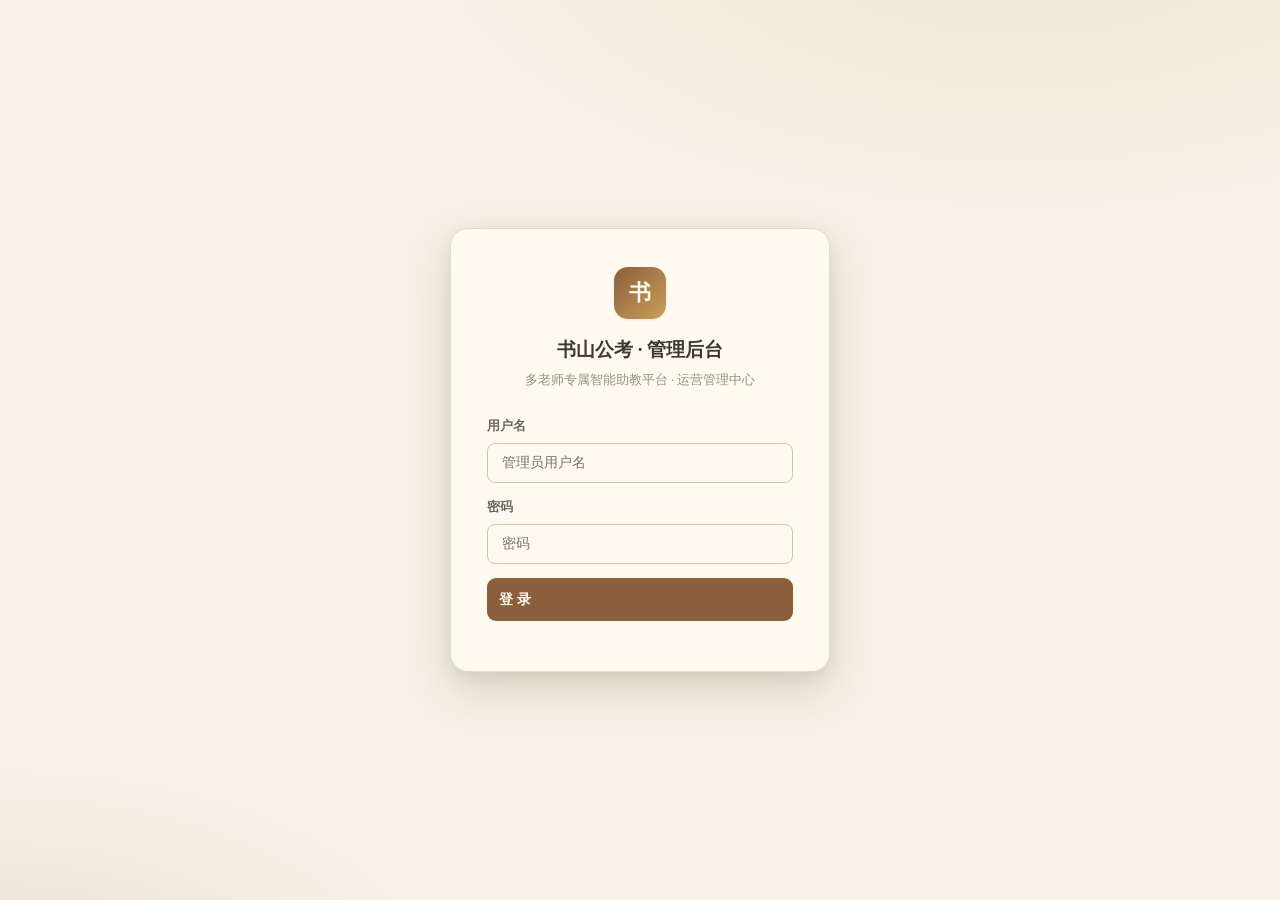
==== frontend/admin.html @ c2e40b83 "批次13: 公考真题库采集源（gwy.gkzhenti.cn 官方接口 728 卷免凭据） - backend/poc/gkzhenti.py 新增：官方 /api/json 拉卷 + paper/a" ====
<!DOCTYPE html>
<html lang="zh-CN">
<head>
<meta charset="UTF-8">
<meta name="viewport" content="width=device-width, initial-scale=1.0">
<title>书山公考 · 管理后台</title>
<!-- 书卷主题 · 工业实用风格：暖纸底 / 深墨字 / 金棕强调，延续前台官网视觉 -->
<style>
/* ============ 设计令牌 ============ */
:root {
  --paper:      #f6f1e7;   /* 纸张底 */
  --paper-2:    #efe7d6;   /* 深一档纸 */
  --card:       #fffaf0;   /* 羊皮纸卡片 */
  --card-2:     #fbf4e4;   /* 卡片悬浮 */
  --ink:        #3d3a33;   /* 深墨主文字 */
  --ink-2:      #6b655a;   /* 次级文字 */
  --ink-3:      #98917f;   /* 弱文字 */
  --wood:       #8b5e3c;   /* 书卷木色 */
  --wood-deep:  #6f4a2d;   /* 深木 */
  --gold:       #c9a05a;   /* 金棕点缀 */
  --gold-deep:  #a5813f;
  --gold-soft:  #e6d3ac;   /* 浅金 */
  --good:       #7a9e6d;   /* 暖绿 */
  --bad:        #b45a4a;   /* 暖红 */
  --line:       #e2d9c6;   /* 书卷边线 */
  --line-2:     #d2c5ab;
  --shadow-1:   0 1px 3px rgba(93,72,41,.08), 0 1px 2px rgba(93,72,41,.05);
  --shadow-2:   0 6px 20px rgba(93,72,41,.12), 0 2px 6px rgba(93,72,41,.06);
  --shadow-3:   0 18px 44px rgba(93,72,41,.18), 0 6px 16px rgba(93,72,41,.08);
  --radius:     14px;
  --radius-s:   8px;
  --spring:     cubic-bezier(.32,.72,.28,1);
  --mono: "SFMono-Regular", "JetBrains Mono", Consolas, "Courier New", monospace;
}
* { box-sizing: border-box; margin: 0; padding: 0; }
html { -webkit-text-size-adjust: 100%; }
body {
  font-family: -apple-system, BlinkMacSystemFont, "PingFang SC", "Hiragino Sans GB",
               "Microsoft YaHei", "Noto Serif SC", serif;
  background:
    radial-gradient(1200px 500px at 85% -5%, rgba(201,160,90,.09), transparent 60%),
    radial-gradient(900px 420px at -10% 10%, rgba(139,94,60,.07), transparent 55%),
    var(--paper);
  color: var(--ink); line-height: 1.75; -webkit-font-smoothing: antialiased; min-height: 100vh;
}
a { color: var(--wood-deep); text-decoration: none; }

/* ============ 布局：侧边栏 + 主区 ============ */
.layout { display: flex; min-height: 100vh; }

.sidebar {
  width: 232px; flex-shrink: 0; background: var(--card);
  border-right: 1px solid var(--line); display: flex; flex-direction: column;
  position: sticky; top: 0; height: 100vh; overflow-y: auto;
}
.side-brand {
  display: flex; align-items: center; gap: 10px; padding: 18px 18px 14px;
  border-bottom: 1px solid var(--line);
}
.side-brand .mark {
  width: 38px; height: 38px; border-radius: 11px; flex-shrink: 0;
  background: linear-gradient(135deg, var(--wood), var(--gold));
  color: #fffaf0; display: grid; place-items: center; font-weight: 800; font-size: 17px;
  box-shadow: var(--shadow-1);
}
.side-brand .t1 { font-weight: 800; font-size: 15.5px; color: var(--ink); }
.side-brand .t2 { font-size: 11px; color: var(--ink-3); letter-spacing: .05em; }

.side-nav { padding: 12px 10px; display: flex; flex-direction: column; gap: 2px; flex: 1; }
.nav-item {
  display: flex; align-items: center; gap: 10px; padding: 10px 13px; border: none;
  background: transparent; border-radius: 10px; cursor: pointer; font-size: 13.5px;
  color: var(--ink-2); font-weight: 600; text-align: left; transition: all .2s var(--spring);
  font-family: inherit;
}
.nav-item:hover { background: var(--paper-2); color: var(--wood-deep); transform: translateX(2px); }
.nav-item.active { background: var(--gold-soft); color: var(--wood-deep); font-weight: 700; }
.nav-item .ico { font-size: 15px; width: 20px; text-align: center; flex-shrink: 0; }
/* 两级目录：一级分组折叠 */
.nav-group { display: flex; flex-direction: column; gap: 2px; }
.nav-item.nav-parent .caret { margin-left: auto; font-size: 11px; color: var(--ink-3); transition: transform .2s var(--spring); }
.nav-item.nav-parent.open .caret { transform: rotate(90deg); }
.nav-children { display: flex; flex-direction: column; gap: 2px; padding-left: 14px; }
.nav-item.nav-child { font-size: 13px; padding-top: 8px; padding-bottom: 8px; }

.side-foot { padding: 12px 16px; border-top: 1px solid var(--line); }
.side-foot .admin-chip {
  font-size: 12px; color: var(--ink-2); display: flex; align-items: center; gap: 8px;
  margin-bottom: 10px;
}
.side-foot .admin-chip b { color: var(--wood-deep); font-weight: 700; }

.main { flex: 1; min-width: 0; display: flex; flex-direction: column; }

/* 顶栏 */
.topbar {
  display: flex; align-items: center; gap: 14px; padding: 12px 24px;
  border-bottom: 1px solid var(--line);
  backdrop-filter: saturate(180%) blur(18px); -webkit-backdrop-filter: saturate(180%) blur(18px);
  background: rgba(246,241,231,.8); position: sticky; top: 0; z-index: 20;
}
.topbar h1 { font-size: 17px; font-weight: 800; color: var(--ink); flex: 1; white-space: nowrap; }
.topbar .crumb { font-size: 12px; color: var(--ink-3); }
.topbar .top-actions { display: flex; gap: 8px; align-items: center; }
.refresh-btn {
  background: var(--card); border: 1px solid var(--line-2); color: var(--wood-deep);
  border-radius: 9px; padding: 7px 14px; font-size: 12.5px; font-weight: 600; cursor: pointer;
  transition: all .2s var(--spring);
}
.refresh-btn:hover { border-color: var(--gold); background: var(--gold-soft); }
.logout-btn {
  background: transparent; border: 1px solid var(--line-2); color: var(--bad);
  border-radius: 9px; padding: 7px 14px; font-size: 12.5px; font-weight: 600; cursor: pointer;
  transition: all .2s var(--spring);
}
.logout-btn:hover { background: rgba(180,90,74,.08); border-color: var(--bad); }

/* 内容区 */
#content { padding: 22px 26px 40px; max-width: 1400px; width: 100%; margin: 0 auto; }

/* 页面头 */
.page-head { margin-bottom: 18px; }
.page-head h2 { font-size: 20px; font-weight: 800; color: var(--ink); letter-spacing: -.01em; }
.page-head p { font-size: 13px; color: var(--ink-3); margin-top: 2px; }

/* ============ 组件 ============ */
.btn {
  padding: 8px 16px; border: 1px solid transparent; border-radius: 9px; cursor: pointer;
  font-size: 13px; font-weight: 600; transition: all .2s var(--spring); font-family: inherit;
  display: inline-flex; align-items: center; gap: 6px; line-height: 1.4;
}
.btn:disabled { opacity: .5; cursor: not-allowed; }
.btn.primary { background: var(--wood); color: #fffaf0; }
.btn.primary:hover { background: var(--wood-deep); transform: translateY(-1px); box-shadow: var(--shadow-2); }
.btn.ghost { background: var(--card); color: var(--wood-deep); border-color: var(--line-2); }
.btn.ghost:hover { border-color: var(--gold); background: var(--gold-soft); }
.btn.ok { background: var(--good); color: #fff; }
.btn.ok:hover { filter: brightness(.94); }
.btn.warn { background: var(--gold); color: #fff; }
.btn.warn:hover { filter: brightness(.94); }
.btn.danger { background: var(--bad); color: #fff; }
.btn.danger:hover { filter: brightness(.92); }
.btn.sm { padding: 5px 11px; font-size: 12px; border-radius: 7px; }

/* 统计卡片 */
.cards { display: grid; grid-template-columns: repeat(auto-fit, minmax(180px, 1fr)); gap: 14px; }
.card {
  background: var(--card); border: 1px solid var(--line); border-radius: var(--radius);
  padding: 18px 20px; box-shadow: var(--shadow-1); position: relative; overflow: hidden;
  transition: transform .25s var(--spring), box-shadow .25s var(--spring);
}
.card:hover { transform: translateY(-3px); box-shadow: var(--shadow-2); }
.card::before {
  content: ''; position: absolute; top: 0; left: 0; width: 100%; height: 3px;
  background: linear-gradient(90deg, var(--gold), var(--wood));
}
.card .card-label { font-size: 12.5px; color: var(--ink-3); font-weight: 600; }
.card .card-n {
  font-size: 30px; font-weight: 800; color: var(--wood-deep); margin-top: 4px;
  font-variant-numeric: tabular-nums; letter-spacing: -.02em;
}
.card .card-n.green { color: var(--good); }
.card .card-n.red { color: var(--bad); }
.card .card-n.gold { color: var(--gold-deep); }
.card .card-sub { font-size: 11.5px; color: var(--ink-3); margin-top: 4px; }

/* 面板 */
.panel {
  background: var(--card); border: 1px solid var(--line); border-radius: var(--radius);
  box-shadow: var(--shadow-1); margin-top: 18px; overflow: hidden;
}
.panel-head {
  padding: 14px 20px; border-bottom: 1px solid var(--line); display: flex;
  align-items: center; gap: 12px; flex-wrap: wrap;
}
.panel-head h3 { font-size: 15px; font-weight: 700; color: var(--ink); flex: 1; }
.panel-body { padding: 16px 20px; }

/* 工具栏 */
.toolbar { display: flex; gap: 10px; align-items: center; flex-wrap: wrap; }
.toolbar label { font-size: 12.5px; color: var(--ink-3); font-weight: 600; }
.toolbar input[type=text], .toolbar select, .toolbar input[type=number], .toolbar input[type=search] {
  padding: 7px 12px; border: 1px solid var(--line-2); border-radius: 8px; font-size: 13px;
  background: var(--card); color: var(--ink); outline: none; transition: border-color .2s, box-shadow .2s;
  font-family: inherit;
}
.toolbar input:focus, .toolbar select:focus {
  border-color: var(--gold); box-shadow: 0 0 0 3px rgba(201,160,90,.16);
}
.toolbar .grow { flex: 1; min-width: 160px; }

/* 表格 */
.tbl-wrap { overflow-x: auto; }
.tbl { width: 100%; border-collapse: collapse; font-size: 13px; }
.tbl th, .tbl td { padding: 11px 14px; text-align: left; border-bottom: 1px solid var(--line); }
.tbl th {
  background: var(--paper-2); font-weight: 700; color: var(--ink-2); font-size: 12px;
  letter-spacing: .03em; white-space: nowrap;
}
.tbl tr:last-child td { border-bottom: none; }
.tbl tbody tr { transition: background .15s; }
.tbl tbody tr:hover { background: var(--card-2); }
.tbl td .mono, code { font-family: var(--mono); font-size: 12px; background: var(--paper-2); padding: 1px 6px; border-radius: 5px; color: var(--wood-deep); }
.tbl .ops { display: flex; gap: 6px; flex-wrap: wrap; }

/* 徽章 */
.badge { display: inline-block; padding: 2px 10px; border-radius: 999px; font-size: 11px; font-weight: 700; }
.badge.green { background: rgba(122,158,109,.18); color: #52703f; }
.badge.red { background: rgba(180,90,74,.15); color: var(--bad); }
.badge.blue { background: rgba(139,94,60,.14); color: var(--wood-deep); }
.badge.purple { background: rgba(169,129,63,.18); color: var(--gold-deep); }
.badge.gray { background: var(--paper-2); color: var(--ink-3); }
.badge.gold { background: rgba(169,129,63,.14); color: var(--gold-deep); }

/* #33 R2 题干配图（qText 渲染的 <img class="q-img">） */
.q-img { max-width: 100%; border-radius: 6px; margin: 4px 0; display: inline-block; vertical-align: middle; cursor: zoom-in; border: 1px solid var(--line); }

/* 空态 / 加载 */
.empty { text-align: center; padding: 40px 20px; color: var(--ink-3); font-size: 13px; }
.loading { text-align: center; padding: 40px; color: var(--ink-3); }
.loading::before {
  content: ''; display: inline-block; width: 18px; height: 18px; margin-right: 10px;
  border: 2px solid var(--line-2); border-top-color: var(--wood); border-radius: 50%;
  vertical-align: -4px; animation: spin .8s linear infinite;
}
@keyframes spin { to { transform: rotate(360deg); } }
.err-tip { color: var(--bad); font-size: 13px; padding: 10px; }

/* 分页 */
.pager { display: flex; align-items: center; gap: 8px; padding: 12px 20px; flex-wrap: wrap; }
.pager .pg-info { font-size: 12.5px; color: var(--ink-3); margin-right: auto; font-variant-numeric: tabular-nums; }
.pager .pg-btn {
  min-width: 34px; height: 34px; padding: 0 10px; border: 1px solid var(--line-2);
  background: var(--card); color: var(--ink-2); border-radius: 8px; cursor: pointer;
  font-size: 12.5px; font-weight: 600; transition: all .2s;
}
.pager .pg-btn:hover:not(:disabled) { border-color: var(--gold); color: var(--wood-deep); }
.pager .pg-btn:disabled { opacity: .4; cursor: not-allowed; }
.pager .pg-btn.active { background: var(--wood); color: #fffaf0; border-color: var(--wood); }

/* 子页导航（题库管理 列表/分类） */
.subnav-btn { border: 1px solid var(--line-2); background: var(--card); color: var(--wood-deep); }
.subnav-btn:hover { border-color: var(--gold); background: var(--gold-soft); }
.subnav-btn.active { background: var(--gold-soft); border-color: var(--gold); font-weight: 700; color: var(--wood-deep); box-shadow: inset 0 -2px 0 var(--gold); }

/* 模态框 */
.modal-mask {
  position: fixed; inset: 0; background: rgba(61,58,51,.45); z-index: 999;
  display: flex; align-items: center; justify-content: center; padding: 20px;
  backdrop-filter: blur(3px); -webkit-backdrop-filter: blur(3px);
  opacity: 0; transition: opacity .25s var(--spring); pointer-events: none;
}
.modal-mask.show { opacity: 1; pointer-events: auto; }
.modal-box {
  background: var(--card); border-radius: var(--radius); width: 520px; max-width: 96vw;
  max-height: 88vh; overflow-y: auto; padding: 24px 26px; box-shadow: var(--shadow-3);
  border: 1px solid var(--line); transform: translateY(12px) scale(.98);
  transition: transform .3s var(--spring);
}
.modal-mask.show .modal-box { transform: none; }
.modal-box h3 { font-size: 17px; font-weight: 800; color: var(--ink); margin-bottom: 18px; }
.modal-box h3::before { content: '▍'; color: var(--gold); margin-right: 6px; }
.field { margin-bottom: 14px; }
.field label { display: block; font-size: 12.5px; color: var(--ink-2); font-weight: 600; margin-bottom: 5px; }
.field input, .field select, .field textarea {
  width: 100%; padding: 9px 12px; border: 1px solid var(--line-2); border-radius: 8px;
  font-size: 13.5px; background: var(--card); color: var(--ink); outline: none;
  transition: border-color .2s, box-shadow .2s; font-family: inherit;
}
.field input:focus, .field select:focus, .field textarea:focus {
  border-color: var(--gold); box-shadow: 0 0 0 3px rgba(201,160,90,.16);
}
.field textarea { resize: vertical; line-height: 1.6; }
.field input[type=checkbox] { width: auto; margin-right: 6px; }
.field .hint { font-size: 11.5px; color: var(--ink-3); margin-top: 4px; }
.field .hint.err { color: var(--bad); }
.field .hint.ok { color: var(--good); }
.modal-actions { display: flex; gap: 10px; margin-top: 20px; justify-content: flex-end; }

/* 表单 grid */
.form-grid { display: grid; grid-template-columns: 1fr 1fr; gap: 0 16px; }
.form-grid .field.full { grid-column: 1 / -1; }

/* 详情行 */
.detail-row { display: flex; padding: 9px 0; border-bottom: 1px dashed var(--line); font-size: 13px; }
.detail-row .k { width: 120px; color: var(--ink-3); flex-shrink: 0; font-weight: 600; }
.detail-row .v { color: var(--ink); flex: 1; word-break: break-all; }

/* 图表容器 */
.chart-grid { display: grid; grid-template-columns: 1fr 1fr; gap: 14px; }
.chart-box { background: var(--card); border: 1px solid var(--line); border-radius: var(--radius); padding: 16px 18px; box-shadow: var(--shadow-1); }
.chart-box h4 { font-size: 13.5px; font-weight: 700; color: var(--ink-2); margin-bottom: 10px; }
.chart-box canvas { width: 100% !important; }

/* 进度条（额度/占比） */
.pbar { height: 8px; background: var(--paper-2); border-radius: 999px; overflow: hidden; margin-top: 6px; }
.pbar > i { display: block; height: 100%; background: linear-gradient(90deg, var(--gold), var(--wood)); border-radius: 999px; transition: width .6s var(--spring); }

/* 上传区 */
.upload-zone {
  border: 2px dashed var(--line-2); border-radius: var(--radius); padding: 26px;
  text-align: center; color: var(--ink-3); cursor: pointer; transition: all .25s var(--spring);
  background: var(--card-2);
}
.upload-zone:hover, .upload-zone.drag { border-color: var(--gold); background: var(--gold-soft); color: var(--wood-deep); }
.upload-zone .uz-ico { font-size: 30px; display: block; margin-bottom: 6px; }
.upload-zone .uz-tip { font-size: 13px; }
.upload-zone .uz-sub { font-size: 11.5px; margin-top: 4px; }

/* toast */
#toast {
  position: fixed; top: 20px; right: 20px; z-index: 1200; display: flex; flex-direction: column; gap: 8px;
}
.toast-item {
  background: var(--card); border: 1px solid var(--line-2); border-left: 4px solid var(--gold);
  border-radius: 10px; padding: 12px 16px; font-size: 13px; box-shadow: var(--shadow-2);
  color: var(--ink); animation: slideIn .3s var(--spring);
  max-width: 380px;
}
.toast-item.ok { border-left-color: var(--good); }
.toast-item.err { border-left-color: var(--bad); }
.toast-item.info { border-left-color: var(--gold); }
@keyframes slideIn { from { opacity: 0; transform: translateX(30px); } to { opacity: 1; transform: none; } }

/* 登录页 */
.login-page {
  min-height: 100vh; display: flex; align-items: center; justify-content: center;
  background:
    radial-gradient(1000px 500px at 80% -10%, rgba(201,160,90,.16), transparent 60%),
    radial-gradient(800px 400px at 0% 110%, rgba(139,94,60,.12), transparent 55%),
    var(--paper);
}
.login-card {
  width: 380px; background: var(--card); border: 1px solid var(--line); border-radius: 18px;
  padding: 38px 36px; box-shadow: var(--shadow-3);
}
.login-card .lg-mark {
  width: 52px; height: 52px; border-radius: 14px; margin: 0 auto 14px;
  background: linear-gradient(135deg, var(--wood), var(--gold)); color: #fffaf0;
  display: grid; place-items: center; font-size: 22px; font-weight: 800; box-shadow: var(--shadow-1);
}
.login-card h2 { text-align: center; font-size: 19px; font-weight: 800; color: var(--ink); }
.login-card .lg-sub { text-align: center; font-size: 12.5px; color: var(--ink-3); margin: 4px 0 24px; }
.login-card .field input { padding: 11px 14px; font-size: 14px; }
.login-card .btn { width: 100%; padding: 11px; font-size: 14px; }
.login-card .lg-hint { font-size: 12.5px; margin-top: 12px; text-align: center; }
.login-card .lg-hint.err { color: var(--bad); }

/* 响应式 */
@media (max-width: 900px) {
  .sidebar { width: 68px; }
  .side-brand .t1, .side-brand .t2 { display: none; }
  .nav-item { justify-content: center; font-size: 0; padding: 12px; }
  .nav-item .ico { font-size: 18px; width: auto; }
  .side-foot .admin-chip { justify-content: center; font-size: 0; }
  .side-foot .admin-chip b { font-size: 12px; }
  .chart-grid { grid-template-columns: 1fr; }
  .form-grid { grid-template-columns: 1fr; }
  #content { padding: 16px; }
  .topbar { padding: 10px 14px; flex-wrap: wrap; }
}
@media (max-width: 560px) {
  .cards { grid-template-columns: 1fr 1fr; }
  .tbl th, .tbl td { padding: 9px 8px; font-size: 12px; }
  .modal-actions { flex-direction: column-reverse; }
  .modal-actions .btn { width: 100%; justify-content: center; }
  .toolbar input[type="search"].grow { min-width: 120px; }
  .pager { justify-content: center; }
  .modal-mask { padding: 10px; }
  .modal-box { width: 100%; }
}
@media (prefers-reduced-motion: reduce) {
  *, *::before, *::after { animation-duration: .01ms !important; transition-duration: .01ms !important; }
}
/* 自动采集 · 实时任务日志滑动板块 */
.ac-logs { max-height: 320px; overflow-y: auto; background: #0d1117; border-radius: 10px; padding: 6px 2px; font-family: var(--mono); font-size: 12px; }
.ac-log { display: flex; flex-wrap: wrap; gap: 4px 10px; align-items: baseline; padding: 6px 10px; border-bottom: 1px solid rgba(255,255,255,.06); line-height: 1.5; color: #c9d1d9; }
.ac-log:last-child { border-bottom: none; }
.ac-log-err { background: rgba(183,28,28,.12); }
.ac-log-ts { color: #8b949e; white-space: nowrap; }
.ac-log-model { color: #58a6ff; font-weight: 600; }
.ac-log-base { color: #8b949e; white-space: nowrap; text-overflow: ellipsis; overflow: hidden; max-width: 220px; }
.ac-log-detail { color: #8b949e; }
</style>
</head>
<body>
<div id="app"></div>
<!-- GK 传输层（同主站已挂载 js/a4-request.js） -->
<script src="js/a4-request.js?v=20260906" defer></script>
<!-- 自动采集功能目录（拆分后的子页模块；admin.js 路由分发时按全局函数调用） -->
<script src="js/autocollect/ac-common.js?v=20260912b" defer></script>
<script src="js/autocollect/ac-overview.js?v=20260924c" defer></script>
<script src="js/autocollect/ac-types.js?v=20260912b" defer></script>
<script src="js/autocollect/ac-channels.js?v=20260925a" defer></script>
<script src="js/autocollect/ac-content.js?v=20260912c" defer></script>
<script src="js/autocollect/ac-logs.js?v=20260912b" defer></script>
<script src="admin.js?v=20260912c" defer></script>
</body>
</html>
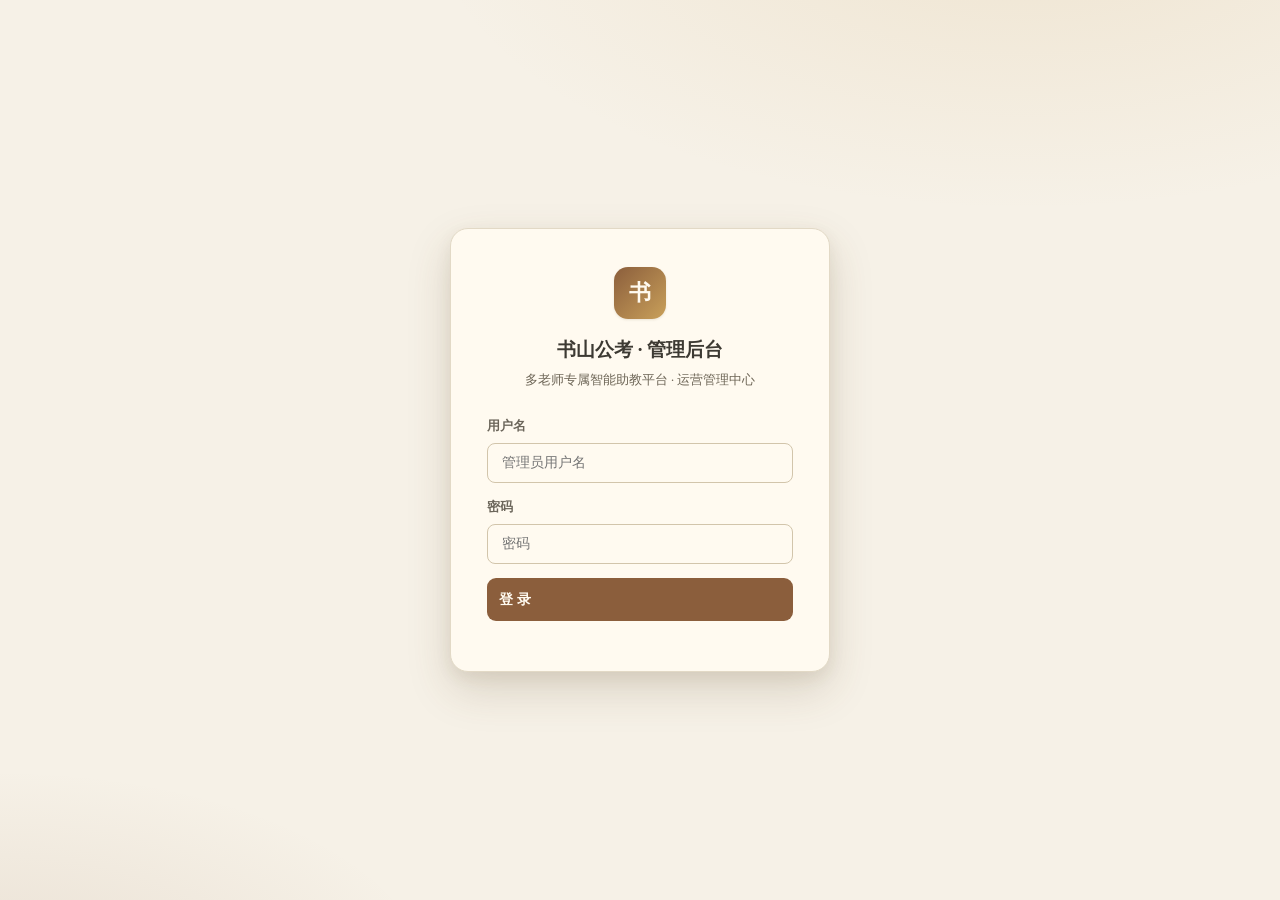
==== commit 6bef5f9e: "feat(b27-M): 11项体验修复——登录表单三路重复提交收敛为form.onsubmit单路+in-flight锁；10处原生alert改站内登录引导弹层GK.promptLogin+游客练习" ====
--- a/frontend/admin.html
+++ b/frontend/admin.html
@@ -3,6 +3,8 @@
 <head>
 <meta charset="UTF-8">
 <meta name="viewport" content="width=device-width, initial-scale=1.0">
+  <link rel="icon" type="image/x-icon" href="/img/favicon.ico">
+  <link rel="icon" type="image/png" sizes="256x256" href="/img/favicon-256.png">
 <title>书山公考 · 管理后台</title>
 <!-- 书卷主题 · 工业实用风格：暖纸底 / 深墨字 / 金棕强调，延续前台官网视觉 -->
 <style>
@@ -14,7 +16,7 @@
   --card-2:     #fbf4e4;   /* 卡片悬浮 */
   --ink:        #3d3a33;   /* 深墨主文字 */
   --ink-2:      #6b655a;   /* 次级文字 */
-  --ink-3:      #98917f;   /* 弱文字 */
+  --ink-3:      #6E6657;   /* 弱文字 */
   --wood:       #8b5e3c;   /* 书卷木色 */
   --wood-deep:  #6f4a2d;   /* 深木 */
   --gold:       #c9a05a;   /* 金棕点缀 */
@@ -369,6 +371,13 @@
   .modal-mask { padding: 10px; }
   .modal-box { width: 100%; }
 }
+/* 批次24 · 375 极小屏兜底：表格横滑不撑破、触控 40px */
+@media (max-width: 480px) {
+  .tbl-wrap, .table-wrap, table { display: block; overflow-x: auto; -webkit-overflow-scrolling: touch; }
+  .btn, button, .nav-item { min-height: 40px; }
+  #content { padding: 12px; }
+  .cards { grid-template-columns: repeat(2, minmax(0,1fr)); gap: 8px; }
+}
 @media (prefers-reduced-motion: reduce) {
   *, *::before, *::after { animation-duration: .01ms !important; transition-duration: .01ms !important; }
 }
@@ -381,6 +390,42 @@
 .ac-log-model { color: #58a6ff; font-weight: 600; }
 .ac-log-base { color: #8b949e; white-space: nowrap; text-overflow: ellipsis; overflow: hidden; max-width: 220px; }
 .ac-log-detail { color: #8b949e; }
+
+/* ============ 批次26 · 后台设计系统升级（与前台 app.css 同源） ============ */
+:root {
+  --ease-out: cubic-bezier(.22,1,.36,1);
+  --dur-fast: .16s; --dur: .3s; --dur-slow: .55s;
+  --focus-ring: 0 0 0 3px rgba(201,160,90,.35);
+}
+:focus-visible { outline: none; box-shadow: var(--focus-ring); border-radius: 8px; }
+/* 按压反馈：所有可点元素统一微缩 */
+.btn:active, .nav-item:active, .pg-btn:active, .refresh-btn:active, .logout-btn:active,
+.subnav-btn:active, .ms-item:active { transform: scale(.96); transition-duration: var(--dur-fast); }
+/* 面板/图表悬浮层次 */
+@media (hover: hover) {
+  .panel, .chart-box { transition: box-shadow var(--dur) var(--ease-out), border-color var(--dur) var(--ease-out); }
+  .panel:hover, .chart-box:hover { box-shadow: var(--shadow-2); border-color: var(--line-2); }
+}
+/* 进入动画：切页时页头与统计卡浮现（innerHTML 替换自动重放） */
+@keyframes fadeSlide { from { opacity: 0; transform: translateY(10px); } to { opacity: 1; transform: none; } }
+.page-head, .cards { animation: fadeSlide var(--dur-slow) var(--ease-out) both; }
+/* 骨架屏 shimmer */
+@keyframes shimmer { from { background-position: -200px 0; } to { background-position: calc(200px + 100%) 0; } }
+.skel { position: relative; overflow: hidden; background: var(--paper-2); border-radius: 8px; min-height: 12px; }
+.skel::after { content: ''; position: absolute; inset: 0;
+  background: linear-gradient(90deg, transparent, rgba(255,250,240,.9), transparent);
+  background-size: 200px 100%; animation: shimmer 1.3s infinite; }
+.skel-line { height: 13px; margin: 10px 4px; }
+.skel-line.w50 { width: 50%; } .skel-line.w70 { width: 70%; } .skel-line.w85 { width: 85%; }
+.skel-block { height: 54px; margin: 10px 0; border-radius: 12px; }
+/* 条形生长（额度/占比进度条） */
+.pbar > i { transform-origin: left; animation: barGrow .7s var(--ease-out) both; }
+@keyframes barGrow { from { transform: scaleX(0); } }
+/* 数字滚动（JS countUp 配合） */
+.tnum { font-variant-numeric: tabular-nums; }
+/* 深色日志区滚动条融入 */
+.ac-logs::-webkit-scrollbar { width: 8px; }
+.ac-logs::-webkit-scrollbar-thumb { background: #30363d; border-radius: 4px; }
 </style>
 </head>
 <body>
@@ -389,11 +434,48 @@
 <script src="js/a4-request.js?v=20260906" defer></script>
 <!-- 自动采集功能目录（拆分后的子页模块；admin.js 路由分发时按全局函数调用） -->
 <script src="js/autocollect/ac-common.js?v=20260912b" defer></script>
-<script src="js/autocollect/ac-overview.js?v=20260924c" defer></script>
+<script src="js/autocollect/ac-overview.js?v=20260928a" defer></script>
 <script src="js/autocollect/ac-types.js?v=20260912b" defer></script>
 <script src="js/autocollect/ac-channels.js?v=20260925a" defer></script>
 <script src="js/autocollect/ac-content.js?v=20260912c" defer></script>
 <script src="js/autocollect/ac-logs.js?v=20260912b" defer></script>
-<script src="admin.js?v=20260912c" defer></script>
+<script src="admin.js?v=20260928a" defer></script>
+<script>
+// 批次26 · 统计卡数字滚动（MutationObserver 覆盖所有子页渲染入口；.card-n 与 .value 通吃）
+(function () {
+  "use strict";
+  function countUp(el) {
+    if (el.dataset.counted) return;
+    var raw = (el.textContent || "").trim().replace(/,/g, "");
+    var n = parseInt(raw, 10);
+    if (isNaN(n) || n <= 0 || n > 1e12 || !/^\d+$/.test(raw)) return;  // 仅纯整数千展
+    el.dataset.counted = "1";
+    var t0 = performance.now(), dur = 900;
+    function step(ts) {
+      var p = Math.min((ts - t0) / dur, 1);
+      el.textContent = Math.round(n * (1 - Math.pow(1 - p, 3))).toLocaleString();
+      if (p < 1) requestAnimationFrame(step);
+    }
+    requestAnimationFrame(step);
+  }
+  function scan(root) {
+    (root || document).querySelectorAll(".card-n, .card .value").forEach(countUp);
+  }
+  var mo = new MutationObserver(function (muts) {
+    muts.forEach(function (m) {
+      m.addedNodes && m.addedNodes.forEach(function (nd) {
+        if (nd.nodeType === 1) scan(nd);
+      });
+    });
+  });
+  function boot() {
+    scan(document);
+    var host = document.getElementById("content") || document.getElementById("app") || document.body;
+    mo.observe(host, { childList: true, subtree: true });
+  }
+  if (document.readyState === "loading") document.addEventListener("DOMContentLoaded", boot);
+  else boot();
+})();
+</script>
 </body>
 </html>
